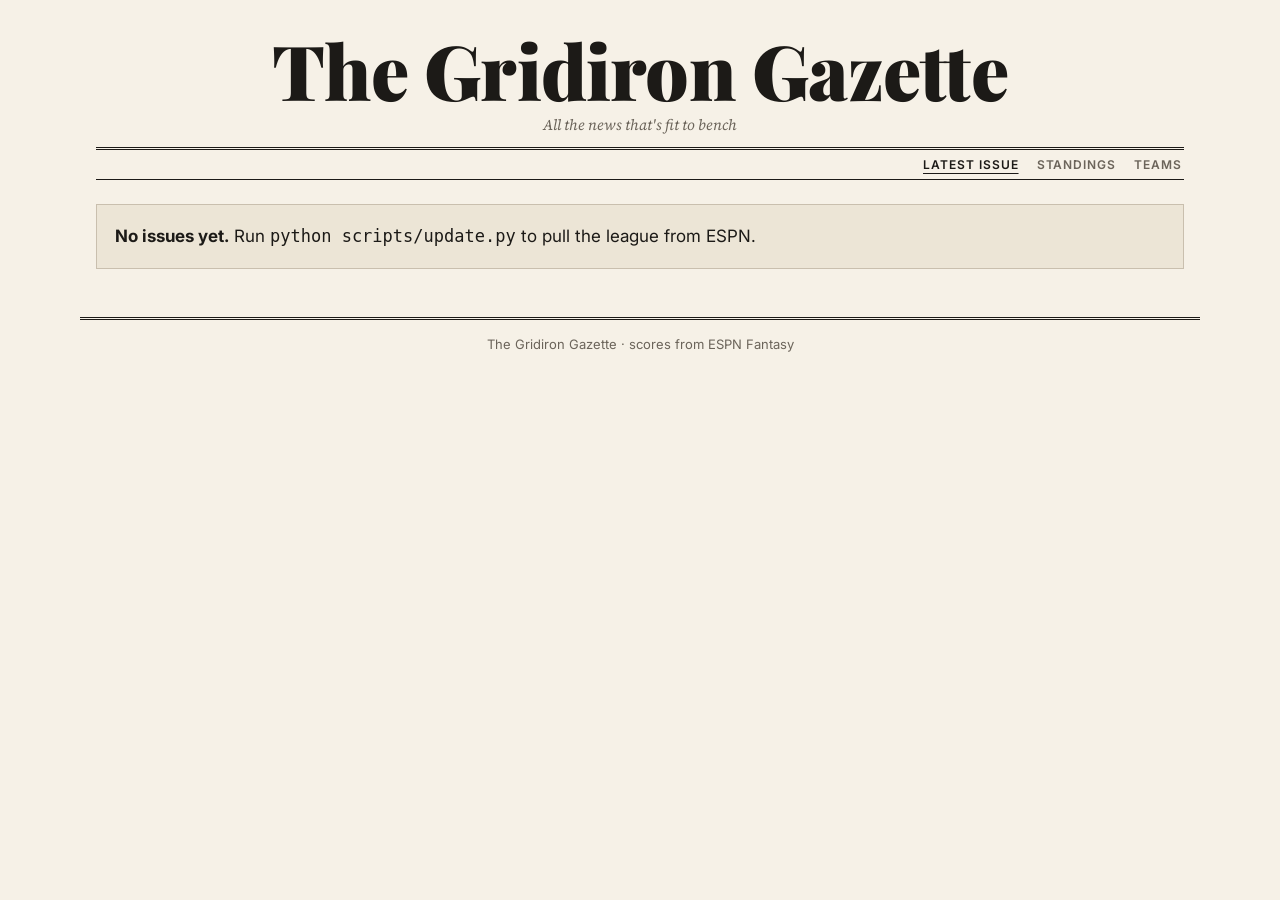
==== site/index.html @ 14e4a897 "The Gridiron Gazette: weekly newspaper for the family ESPN league - scripts/update.py pulls the leag" ====
<!doctype html>
<html lang="en">
<head>
  <meta charset="utf-8">
  <meta name="viewport" content="width=device-width, initial-scale=1">
  <title>The Gridiron Gazette</title>
  <link rel="icon" href="data:image/svg+xml,%3Csvg xmlns=%22http://www.w3.org/2000/svg%22 viewBox=%220 0 32 32%22%3E%3Crect width=%2232%22 height=%2232%22 rx=%224%22 fill=%22%238e1c1c%22/%3E%3Ctext x=%2216%22 y=%2224%22 font-family=%22Georgia%22 font-weight=%22900%22 font-size=%2222%22 text-anchor=%22middle%22 fill=%22%23f6f1e7%22%3EG%3C/text%3E%3C/svg%3E">
  <link rel="preconnect" href="https://fonts.googleapis.com">
  <link rel="preconnect" href="https://fonts.gstatic.com" crossorigin>
  <link rel="stylesheet" href="https://fonts.googleapis.com/css2?family=Inter:wght@400;600;700;800&family=Playfair+Display:ital,wght@0,700;0,800;0,900;1,700&family=Source+Serif+4:ital,wght@0,400;0,600;1,400&display=swap">
  <link rel="stylesheet" href="assets/gazette.css">
</head>
<body>
  <main><p class="muted ui">Loading…</p></main>
  <script src="assets/gazette.js"></script>
  <script>
    // One week's issue. ?week=N picks a week; otherwise the latest.
    GZ.start(league => {
      const w = Number(new URLSearchParams(location.search).get("week"));
      const week = league.weeks.includes(w) ? w : league.weeks[league.weeks.length - 1];
      return week ? `Week ${week} Edition` : "Preseason";
    }, async (main, league, team) => {
      const weeks = league.weeks;
      if (!weeks.length) {
        main.innerHTML = `<div class="notice">The first issue comes out after Week 1 wraps up. Check back Tuesday.</div>`;
        return;
      }
      const w = Number(new URLSearchParams(location.search).get("week"));
      const week = weeks.includes(w) ? w : weeks[weeks.length - 1];
      const issue = await GZ.load(`weeks/${week}.json`);
      document.title = `Week ${week} · The Gridiron Gazette`;
      const i = weeks.indexOf(week);
      const lead = issue.games[issue.lead];
      const others = issue.games.filter((_, idx) => idx !== issue.lead);
      const mine = league.my_team;

      const boxScore = g => `
        <details class="box"><summary>Box score</summary>
          <div class="box-grid">${g.sides.map(s => `
            <table>
              <thead><tr><th colspan="2">${esc(team[s.team]?.name)}</th><th class="n">Proj</th><th class="n">Pts</th></tr></thead>
              <tbody>
                ${s.players.map(p => `<tr class="${p.starter ? "" : "bench"}">
                  <td class="slot">${esc(p.slot)}</td>
                  <td>${esc(p.name)} <span class="muted small">${esc(p.pos)}${p.nfl ? ` · ${esc(p.nfl)}` : ""}</span></td>
                  <td class="n muted">${p.proj == null ? "" : p.proj.toFixed(1)}</td>
                  <td class="n ${p.proj != null && p.starter ? (p.pts >= p.proj ? "beat" : "miss") : ""}">${p.pts.toFixed(1)}</td></tr>`).join("")}
                <tr class="total"><td></td><td>Total <span class="muted small">(best possible ${f2(s.optimal)})</span></td><td></td><td class="n">${f2(s.pts)}</td></tr>
              </tbody>
            </table>`).join("")}
          </div>
        </details>`;

      const scoreLine = g => `<p class="score-line"><span class="w">${esc(team[g.winner]?.name)} ${f2(g.w_pts)}</span>
        <span class="muted">–</span> <span class="l">${esc(team[g.loser]?.name)} ${f2(g.l_pts)}</span></p>`;

      main.innerHTML = `
        <div class="issue-nav">
          <a href="index.html?week=${weeks[i - 1]}" aria-disabled="${i === 0}">← Week ${weeks[i - 1] ?? ""}</a>
          <select aria-label="Choose a week">${weeks.map(x => `<option value="${x}" ${x === week ? "selected" : ""}>Week ${x}</option>`).join("")}</select>
          <a href="index.html?week=${weeks[i + 1]}" aria-disabled="${i === weeks.length - 1}">Week ${weeks[i + 1] ?? ""} →</a>
        </div>

        <div class="front">
          <div class="col">
            <article class="lead">
              <span class="kicker">${lead.margin < 5 ? "Game of the Week · Thriller" : "Game of the Week"}${lead.playoff ? " · Playoffs" : ""}</span>
              <h2>${esc(issue.headline)}</h2>
              ${scoreLine(lead)}
              <p class="story">${esc(lead.story)}</p>
              ${lead.note ? `<p class="note">${esc(lead.note)}</p>` : ""}
              ${boxScore(lead)}
            </article>

            ${issue.column ? `<section class="column"><h3>From the Commissioner</h3><p class="story">${esc(issue.column)}</p></section>` : ""}

            <h2 class="section-title">Weekly Awards</h2>
            <div class="awards">${issue.awards.map(a => `
              <div class="award">
                <div class="t">${esc(a.title)}</div>
                <div class="v">${esc(a.value)}</div>
                <div class="who">${teamLink(team, a.team)}</div>
                <div class="d">${esc(a.detail)}</div>
              </div>`).join("")}
            </div>

            <h2 class="section-title">Around the League</h2>
            <div class="stories">${others.map(g => `
              <article>
                <span class="kicker">${g.margin < 5 ? "Nail-biter" : g.margin >= 30 ? "Blowout" : "Final"}</span>
                <h3>${esc(g.headline)}</h3>
                ${scoreLine(g)}
                <p class="story">${esc(g.story)}</p>
                ${g.note ? `<p class="note">${esc(g.note)}</p>` : ""}
                ${boxScore(g)}
              </article>`).join("")}
            </div>
          </div>

          <aside class="col">
            <h2 class="section-title">Scoreboard</h2>
            <div class="scoreboard">${issue.games.map(g => `
              <div class="sb-game">
                <div class="sb-row won"><a href="team.html?id=${g.winner}">${esc(team[g.winner]?.name)}</a><span>${f2(g.w_pts)}</span></div>
                <div class="sb-row"><a href="team.html?id=${g.loser}">${esc(team[g.loser]?.name)}</a><span>${f2(g.l_pts)}</span></div>
              </div>`).join("")}
            </div>
            <p class="muted small ui">League average ${f2(issue.average)} · median ${f2(issue.median)}</p>

            <h2 class="section-title">Power Rankings</h2>
            <ol class="power">${issue.power.map(r => `
              <li class="${r.team === mine ? "me" : ""}">
                <span class="rk">${r.power_rank}</span>
                <span><a href="team.html?id=${r.team}">${esc(team[r.team]?.name)}</a><br><span class="rec">${record(r)} · all-play ${r.all_w}-${r.all_l}</span></span>
                ${moveTag(r.move)}
              </li>`).join("")}
            </ol>
            <p class="muted small ui">Power = all-play record (55%), actual record (30%) and last-3-week scoring (15%).</p>
          </aside>
        </div>`;

      main.querySelector(".issue-nav select").onchange = e => { location.href = `index.html?week=${e.target.value}`; };
    });
  </script>
</body>
</html>
---- site/assets/gazette.css ----
:root {
  --paper: #f6f1e7;
  --paper-2: #ece5d6;
  --ink: #1c1a17;
  --muted: #6b645a;
  --rule: #c9bfae;
  --accent: #8e1c1c;
  --win: #1f6b3a;
  --loss: #9b2c2c;
  --head: "Playfair Display", Georgia, "Times New Roman", serif;
  --body: "Source Serif 4", Georgia, serif;
  --ui: "Inter", system-ui, -apple-system, "Segoe UI", sans-serif;
}
@media (prefers-color-scheme: dark) {
  :root {
    --paper: #16140f;
    --paper-2: #221f18;
    --ink: #ece5d6;
    --muted: #a49b8b;
    --rule: #3d372c;
    --accent: #e0726b;
    --win: #6fcf8f;
    --loss: #f08a84;
  }
}
* { box-sizing: border-box; }
body { margin: 0; background: var(--paper); color: var(--ink); font: 17px/1.6 var(--body); }
a { color: inherit; }
main { max-width: 1120px; margin: 0 auto; padding: 0 16px 48px; }
.ui { font-family: var(--ui); }
.muted { color: var(--muted); }
.small { font-size: 13px; }

/* Masthead */
.masthead { max-width: 1120px; margin: 0 auto; padding: 22px 16px 0; text-align: center; }
.masthead .top-line, .masthead .dateline {
  display: flex; justify-content: space-between; gap: 12px; font: 600 12px var(--ui); letter-spacing: .08em;
  text-transform: uppercase; color: var(--muted);
}
.masthead h1 { font: 900 clamp(38px, 8vw, 76px)/1 var(--head); margin: 10px 0 6px; letter-spacing: -.01em; }
.masthead h1 a { text-decoration: none; }
.masthead .motto { font: italic 15px var(--body); color: var(--muted); margin: 0 0 12px; }
.masthead .dateline { border-top: 3px double var(--ink); border-bottom: 1px solid var(--ink); padding: 7px 2px; align-items: center; }
.masthead nav { display: flex; gap: 18px; }
.masthead nav a { text-decoration: none; }
.masthead nav a[aria-current="page"], .masthead nav a:hover { color: var(--ink); text-decoration: underline; text-underline-offset: 4px; }

/* Issue navigation */
.issue-nav { display: flex; justify-content: center; align-items: center; gap: 12px; margin: 16px 0 6px; font-family: var(--ui); }
.issue-nav a, .issue-nav select {
  font: 600 14px var(--ui); color: var(--ink); background: var(--paper-2); border: 1px solid var(--rule);
  border-radius: 999px; padding: 6px 14px; text-decoration: none;
}
.issue-nav a[aria-disabled="true"] { opacity: .35; pointer-events: none; }

/* Front page grid */
.front { display: grid; grid-template-columns: minmax(0, 2.1fr) minmax(0, 1fr); gap: 28px; margin-top: 18px; }
.front > .col + .col { border-left: 1px solid var(--rule); padding-left: 28px; }
.kicker { font: 800 12px var(--ui); letter-spacing: .12em; text-transform: uppercase; color: var(--accent); }
.lead h2 { font: 900 clamp(30px, 4.6vw, 48px)/1.08 var(--head); margin: 6px 0 10px; }
.score-line { font: 700 18px var(--ui); margin: 0 0 12px; }
.score-line .w { color: var(--win); }
.score-line .l { color: var(--muted); }
.lead p.story::first-letter { float: left; font: 900 64px/0.8 var(--head); padding: 6px 8px 0 0; }
.story { margin: 0 0 12px; }
.note { border-left: 3px solid var(--accent); padding: 4px 0 4px 12px; font-style: italic; margin: 10px 0; }
.column { background: var(--paper-2); border: 1px solid var(--rule); padding: 16px 18px; margin: 20px 0; }
.column h3 { font: 800 20px var(--head); margin: 0 0 6px; }
.section-title {
  font: 800 13px var(--ui); letter-spacing: .14em; text-transform: uppercase; border-top: 3px solid var(--ink);
  border-bottom: 1px solid var(--rule); padding: 6px 0; margin: 28px 0 14px;
}
.col > .section-title:first-child { margin-top: 0; }

/* Box scores */
details.box { margin: 8px 0 16px; font-family: var(--ui); font-size: 14px; }
details.box summary { cursor: pointer; font-weight: 700; color: var(--accent); }
.box-grid { display: grid; grid-template-columns: 1fr 1fr; gap: 16px; margin-top: 10px; }
table { width: 100%; border-collapse: collapse; font: 14px var(--ui); font-variant-numeric: tabular-nums; }
th { text-align: left; font-size: 11px; letter-spacing: .06em; text-transform: uppercase; color: var(--muted); border-bottom: 1px solid var(--ink); padding: 5px 4px; }
td { padding: 5px 4px; border-bottom: 1px solid var(--rule); }
td.n, th.n { text-align: right; }
tr.bench td { color: var(--muted); }
tr.total td { font-weight: 800; border-bottom: 0; }
.slot { font-size: 11px; font-weight: 800; color: var(--muted); width: 44px; }
.beat { color: var(--win); } .miss { color: var(--loss); }

/* Other stories */
.stories { display: grid; grid-template-columns: repeat(2, minmax(0, 1fr)); gap: 0 28px; }
.stories article { border-top: 1px solid var(--rule); padding-top: 12px; }
.stories h3 { font: 800 22px/1.2 var(--head); margin: 4px 0 6px; }
.stories .score-line { font-size: 15px; margin-bottom: 8px; }

/* Scoreboard */
.scoreboard { display: flex; flex-direction: column; gap: 8px; font-family: var(--ui); }
.sb-game { border: 1px solid var(--rule); background: var(--paper-2); padding: 8px 10px; }
.sb-row { display: flex; justify-content: space-between; gap: 8px; font-size: 14px; }
.sb-row.won { font-weight: 800; }
.sb-row a { text-decoration: none; }

/* Awards */
.awards { display: grid; grid-template-columns: repeat(auto-fill, minmax(200px, 1fr)); gap: 12px; }
.award { border: 1px solid var(--rule); padding: 12px 14px; background: var(--paper-2); font-family: var(--ui); }
.award .t { font: 800 12px var(--ui); letter-spacing: .08em; text-transform: uppercase; color: var(--accent); }
.award .v { font: 900 26px var(--head); margin: 2px 0; }
.award .who { font-weight: 700; }
.award .d { font-size: 13px; color: var(--muted); }

/* Rankings */
.power li { display: grid; grid-template-columns: 26px 1fr auto; gap: 8px; align-items: baseline; padding: 6px 0; border-bottom: 1px solid var(--rule); font-family: var(--ui); font-size: 14px; }
.power { list-style: none; margin: 0; padding: 0; }
.power .rk { font: 900 18px var(--head); }
.power .rec { color: var(--muted); font-size: 12px; }
.move.up { color: var(--win); } .move.down { color: var(--loss); } .move { font-size: 12px; font-weight: 700; }
.me { background: color-mix(in srgb, var(--accent) 9%, transparent); }

/* Team page */
.team-head h2 { font: 900 40px var(--head); margin: 8px 0 2px; }
.res-W { color: var(--win); font-weight: 800; } .res-L { color: var(--loss); font-weight: 800; }

.site-footer { text-align: center; font: 13px var(--ui); color: var(--muted); border-top: 3px double var(--ink); max-width: 1120px; margin: 0 auto; padding: 16px; }
.notice { border: 1px solid var(--rule); background: var(--paper-2); padding: 18px; font-family: var(--ui); margin-top: 24px; }

@media (max-width: 820px) {
  .front { grid-template-columns: 1fr; }
  .front > .col + .col { border-left: 0; padding-left: 0; }
  .stories, .box-grid { grid-template-columns: 1fr; }
  .masthead .top-line span:last-child { display: none; }
  .masthead .dateline { flex-direction: column; gap: 6px; }
}
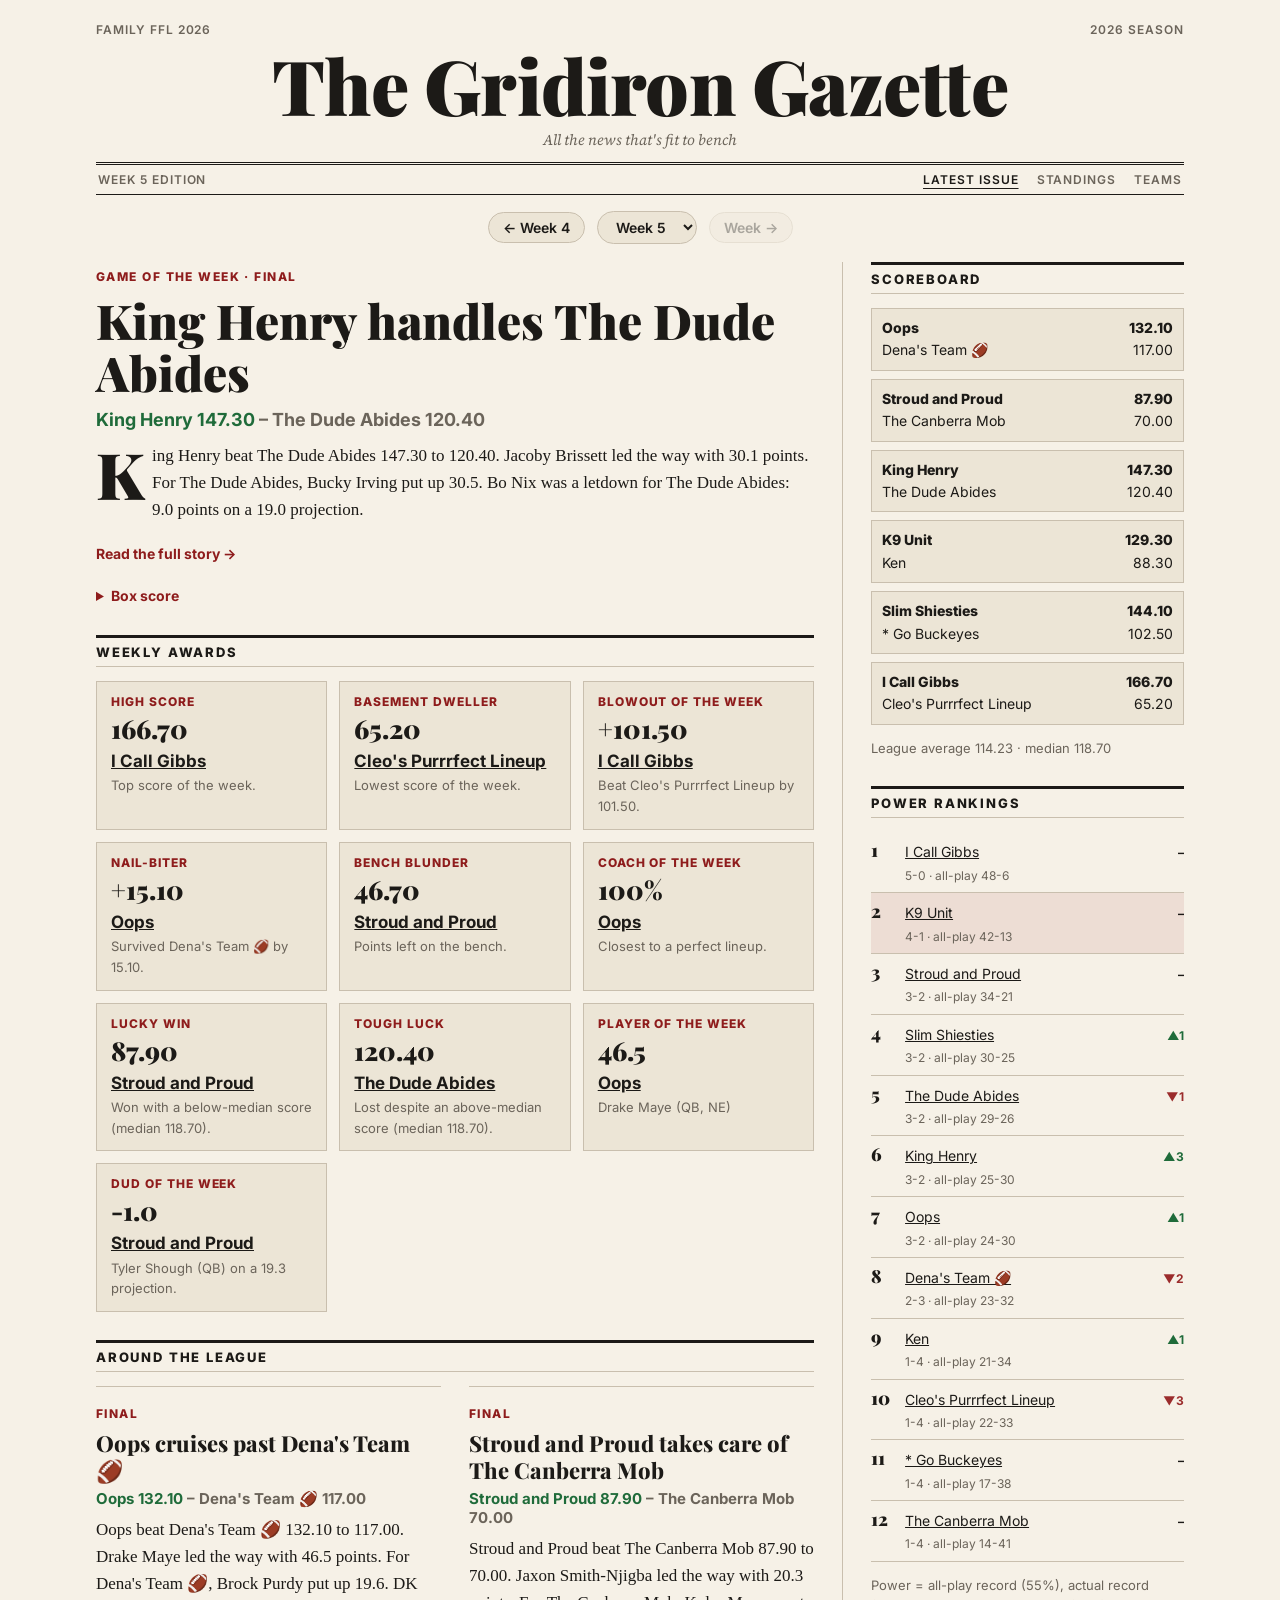
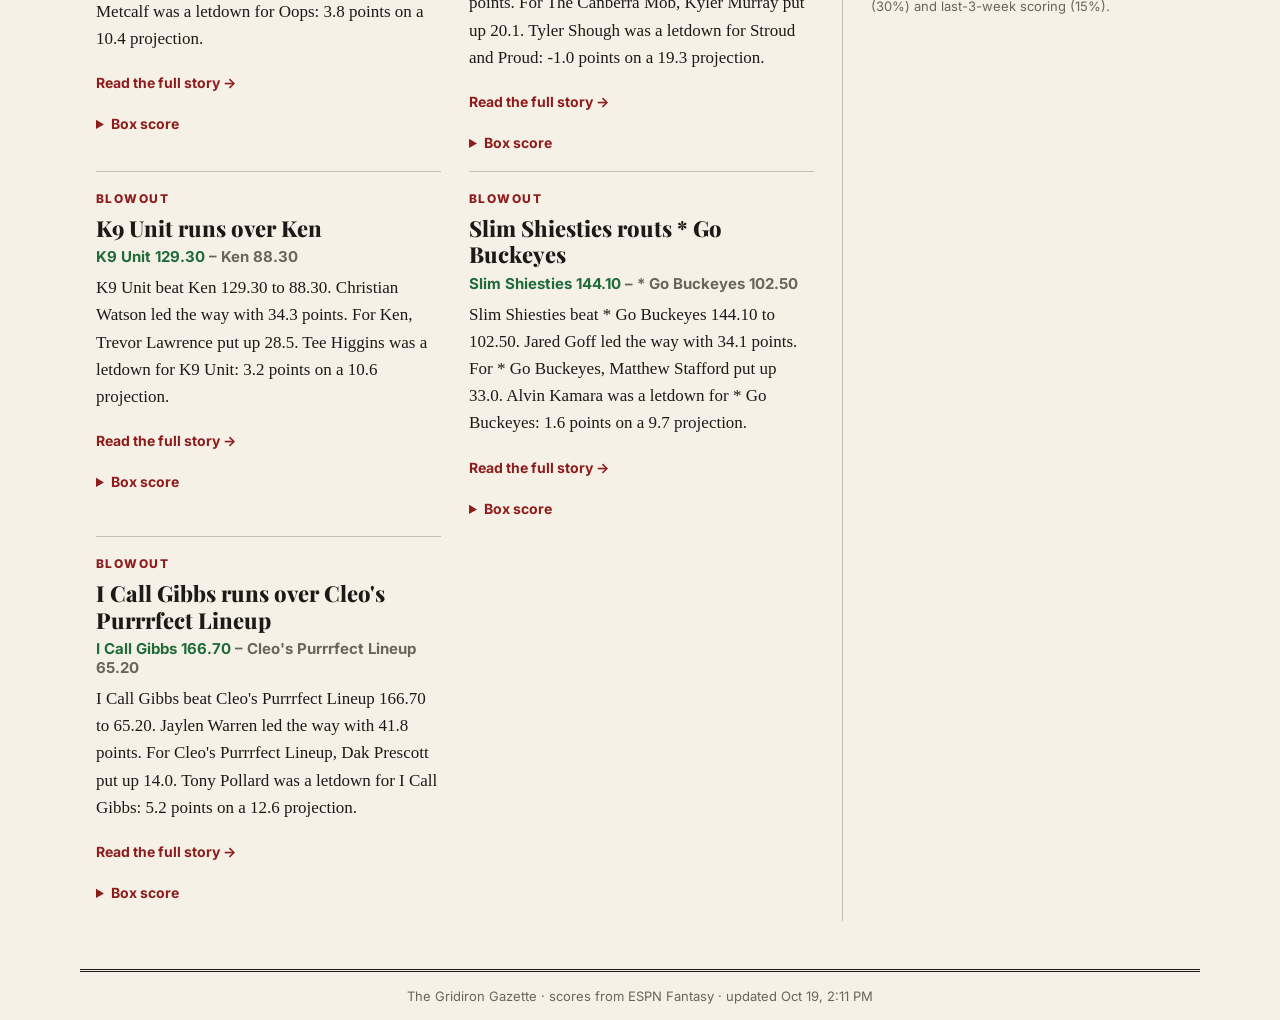
==== commit 6e3523fe: "Live weekly issue, Monday night stories and full matchup articles - update.py builds a live issue fo" ====
--- a/site/index.html
+++ b/site/index.html
@@ -51,30 +51,45 @@
           </div>
         </details>`;
 
-      const scoreLine = g => `<p class="score-line"><span class="w">${esc(team[g.winner]?.name)} ${f2(g.w_pts)}</span>
+      const scoreLine = g => `<p class="score-line">${g.status === "live" ? `<span class="live-dot">LIVE</span> ` : ""}<span class="w">${esc(team[g.winner]?.name)} ${f2(g.w_pts)}</span>
         <span class="muted">–</span> <span class="l">${esc(team[g.loser]?.name)} ${f2(g.l_pts)}</span></p>`;
+      const gameUrl = g => `game.html?week=${week}&game=${issue.games.indexOf(g)}`;
+      const kicker = g => issue.live
+        ? (g.status === "live" ? `Still to play: ${g.remaining} player${g.remaining === 1 ? "" : "s"}` : "Final")
+        : g.late === "comeback" ? `${issue.late_day} Night Comeback` : g.late === "held" ? `Down to ${issue.late_day} Night`
+        : g.margin < 5 ? "Nail-biter" : g.margin >= 30 ? "Blowout" : "Final";
 
       main.innerHTML = `
         <div class="issue-nav">
           <a href="index.html?week=${weeks[i - 1]}" aria-disabled="${i === 0}">← Week ${weeks[i - 1] ?? ""}</a>
-          <select aria-label="Choose a week">${weeks.map(x => `<option value="${x}" ${x === week ? "selected" : ""}>Week ${x}</option>`).join("")}</select>
+          <select aria-label="Choose a week">${weeks.map(x => `<option value="${x}" ${x === week ? "selected" : ""}>Week ${x}${x === league.live_week ? " (live)" : ""}</option>`).join("")}</select>
           <a href="index.html?week=${weeks[i + 1]}" aria-disabled="${i === weeks.length - 1}">Week ${weeks[i + 1] ?? ""} →</a>
         </div>
 
         <div class="front">
           <div class="col">
             <article class="lead">
-              <span class="kicker">${lead.margin < 5 ? "Game of the Week · Thriller" : "Game of the Week"}${lead.playoff ? " · Playoffs" : ""}</span>
-              <h2>${esc(issue.headline)}</h2>
+              <span class="kicker">${issue.live ? `Live · ${esc(issue.late_day)} Night Watch` : "Game of the Week"} · ${kicker(lead)}${lead.playoff ? " · Playoffs" : ""}</span>
+              <h2><a class="hl" href="${gameUrl(lead)}">${esc(issue.headline)}</a></h2>
               ${scoreLine(lead)}
               <p class="story">${esc(lead.story)}</p>
+              <p><a class="read-more" href="${gameUrl(lead)}">Read the full ${lead.status === "live" ? "preview" : "story"} →</a></p>
               ${lead.note ? `<p class="note">${esc(lead.note)}</p>` : ""}
               ${boxScore(lead)}
             </article>
 
             ${issue.column ? `<section class="column"><h3>From the Commissioner</h3><p class="story">${esc(issue.column)}</p></section>` : ""}
 
-            <h2 class="section-title">Weekly Awards</h2>
+            ${issue.live ? `
+            <h2 class="section-title">${esc(issue.late_day)} Night Watch</h2>
+            <p class="ui muted small">Week ${week} isn't over. Players still to play, by projection. Final scores and awards come out after the last game.</p>
+            <table class="watch">
+              <thead><tr><th>Player</th><th>Fantasy team</th><th class="n">Proj</th></tr></thead>
+              <tbody>${issue.watch.map(p => `<tr><td>${esc(p.name)} <span class="muted small">${esc(p.pos)} · ${esc(p.nfl)}</span></td>
+                <td>${teamLink(team, p.team)}</td><td class="n">${p.proj == null ? "—" : p.proj.toFixed(1)}</td></tr>`).join("") || `<tr><td colspan="3" class="muted">Everyone has played.</td></tr>`}</tbody>
+            </table>` : ""}
+
+            ${issue.awards.length ? `<h2 class="section-title">Weekly Awards</h2>` : ""}
             <div class="awards">${issue.awards.map(a => `
               <div class="award">
                 <div class="t">${esc(a.title)}</div>
@@ -87,10 +102,11 @@
             <h2 class="section-title">Around the League</h2>
             <div class="stories">${others.map(g => `
               <article>
-                <span class="kicker">${g.margin < 5 ? "Nail-biter" : g.margin >= 30 ? "Blowout" : "Final"}</span>
-                <h3>${esc(g.headline)}</h3>
+                <span class="kicker">${kicker(g)}</span>
+                <h3><a class="hl" href="${gameUrl(g)}">${esc(g.headline)}</a></h3>
                 ${scoreLine(g)}
                 <p class="story">${esc(g.story)}</p>
+                <p><a class="read-more" href="${gameUrl(g)}">Read the full ${g.status === "live" ? "preview" : "story"} →</a></p>
                 ${g.note ? `<p class="note">${esc(g.note)}</p>` : ""}
                 ${boxScore(g)}
               </article>`).join("")}
@@ -100,7 +116,7 @@
           <aside class="col">
             <h2 class="section-title">Scoreboard</h2>
             <div class="scoreboard">${issue.games.map(g => `
-              <div class="sb-game">
+              <div class="sb-game ${g.status === "live" ? "is-live" : ""}">
                 <div class="sb-row won"><a href="team.html?id=${g.winner}">${esc(team[g.winner]?.name)}</a><span>${f2(g.w_pts)}</span></div>
                 <div class="sb-row"><a href="team.html?id=${g.loser}">${esc(team[g.loser]?.name)}</a><span>${f2(g.l_pts)}</span></div>
               </div>`).join("")}
--- a/site/assets/gazette.css
+++ b/site/assets/gazette.css
@@ -128,3 +128,20 @@
   .masthead .top-line span:last-child { display: none; }
   .masthead .dateline { flex-direction: column; gap: 6px; }
 }
+/* Clickable headlines and live games */
+a.hl { text-decoration: none; }
+a.hl:hover { text-decoration: underline; text-decoration-thickness: 2px; text-underline-offset: 5px; }
+.read-more { font: 700 14px var(--ui); color: var(--accent); text-decoration: none; }
+.read-more:hover { text-decoration: underline; }
+.live-dot { display: inline-block; font: 800 11px var(--ui); letter-spacing: .08em; color: #fff; background: #c0392b; padding: 2px 7px; border-radius: 3px; vertical-align: 2px; }
+.sb-game.is-live { border-left: 3px solid #c0392b; }
+table.watch { margin-bottom: 8px; }
+/* Full story page */
+.article { max-width: 760px; margin: 0 auto; }
+.article h2 { font: 900 clamp(32px, 5vw, 52px)/1.08 var(--head); margin: 8px 0 12px; }
+.article .body p { font-size: 19px; margin: 0 0 16px; }
+.article .body p:first-child::first-letter { float: left; font: 900 70px/0.8 var(--head); padding: 6px 8px 0 0; }
+.article .byline { font: 600 13px var(--ui); color: var(--muted); border-top: 1px solid var(--rule); border-bottom: 1px solid var(--rule); padding: 8px 0; margin-bottom: 18px; }
+.back-link { display: inline-block; font: 600 14px var(--ui); color: var(--muted); text-decoration: none; margin: 16px 0 4px; }
+.back-link:hover { color: var(--ink); }
+.article h2.section-title { font: 800 13px/1.6 var(--ui); margin: 28px 0 14px; }
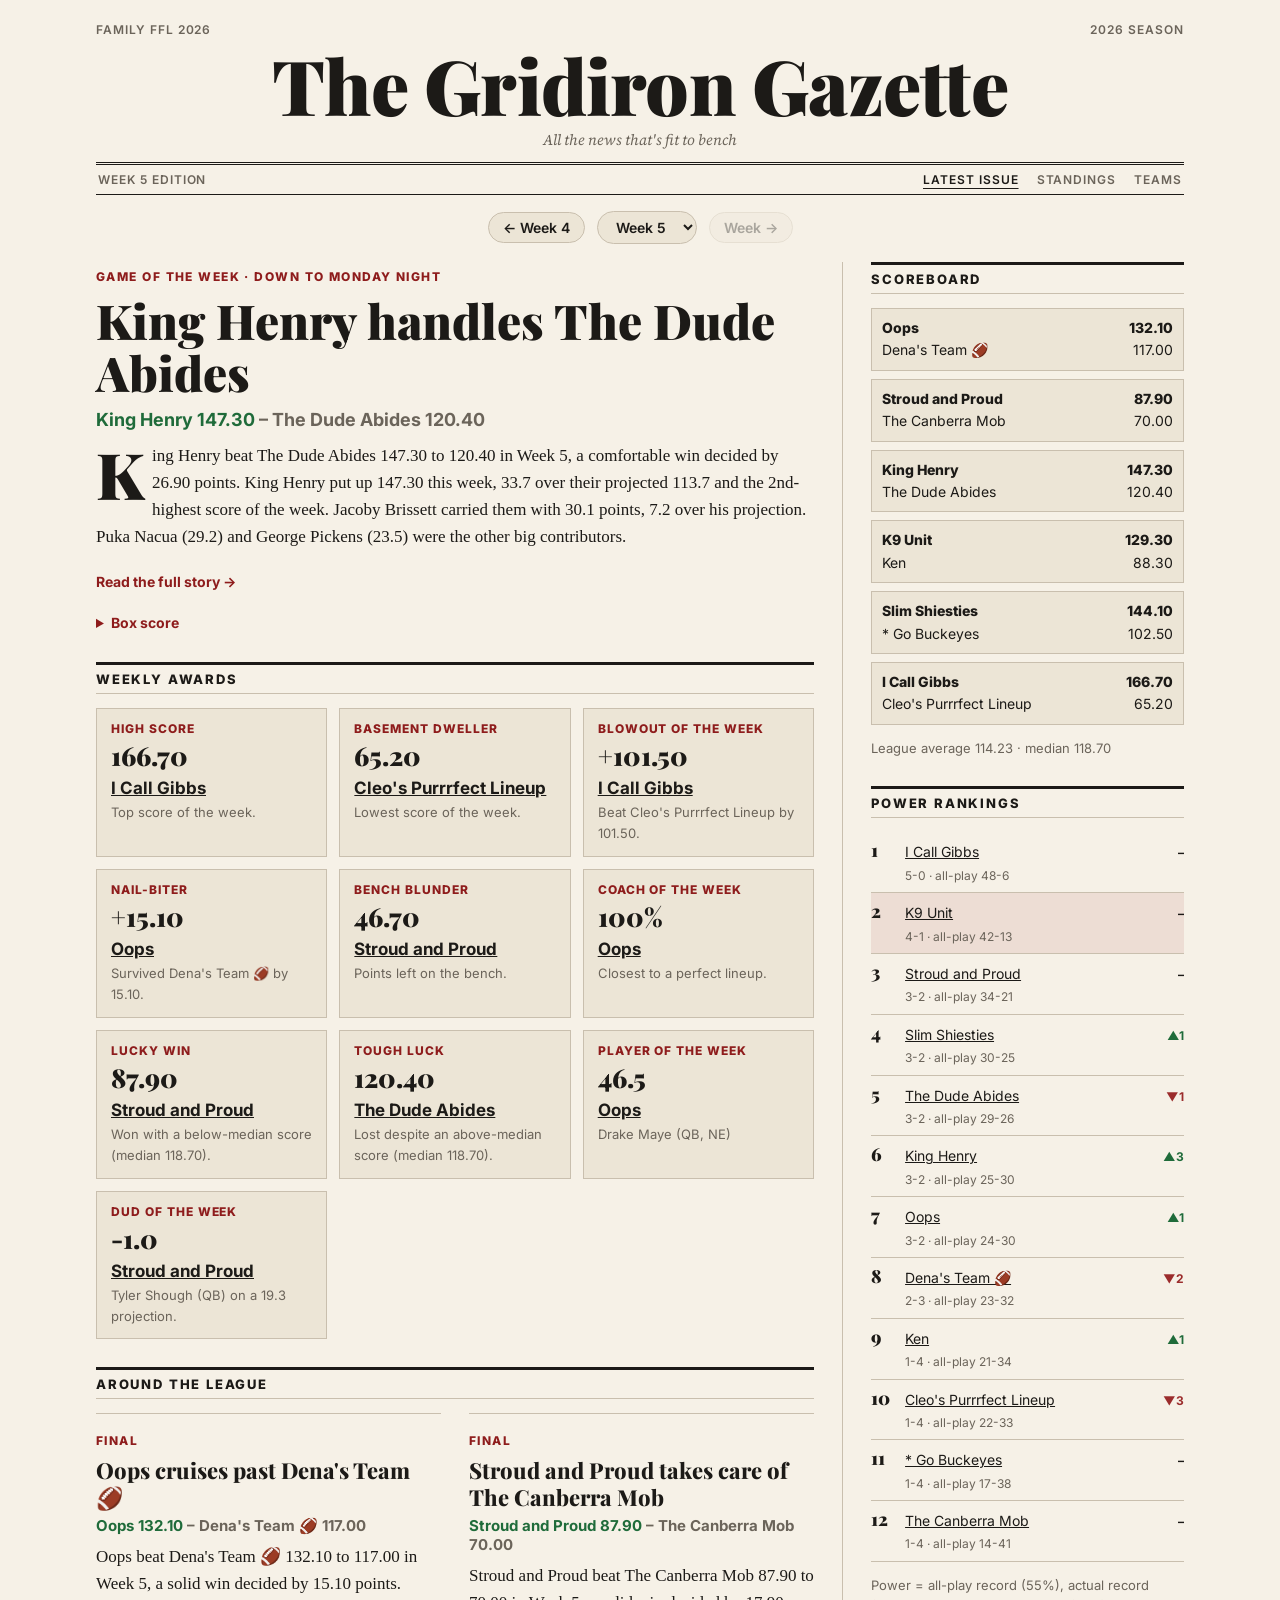
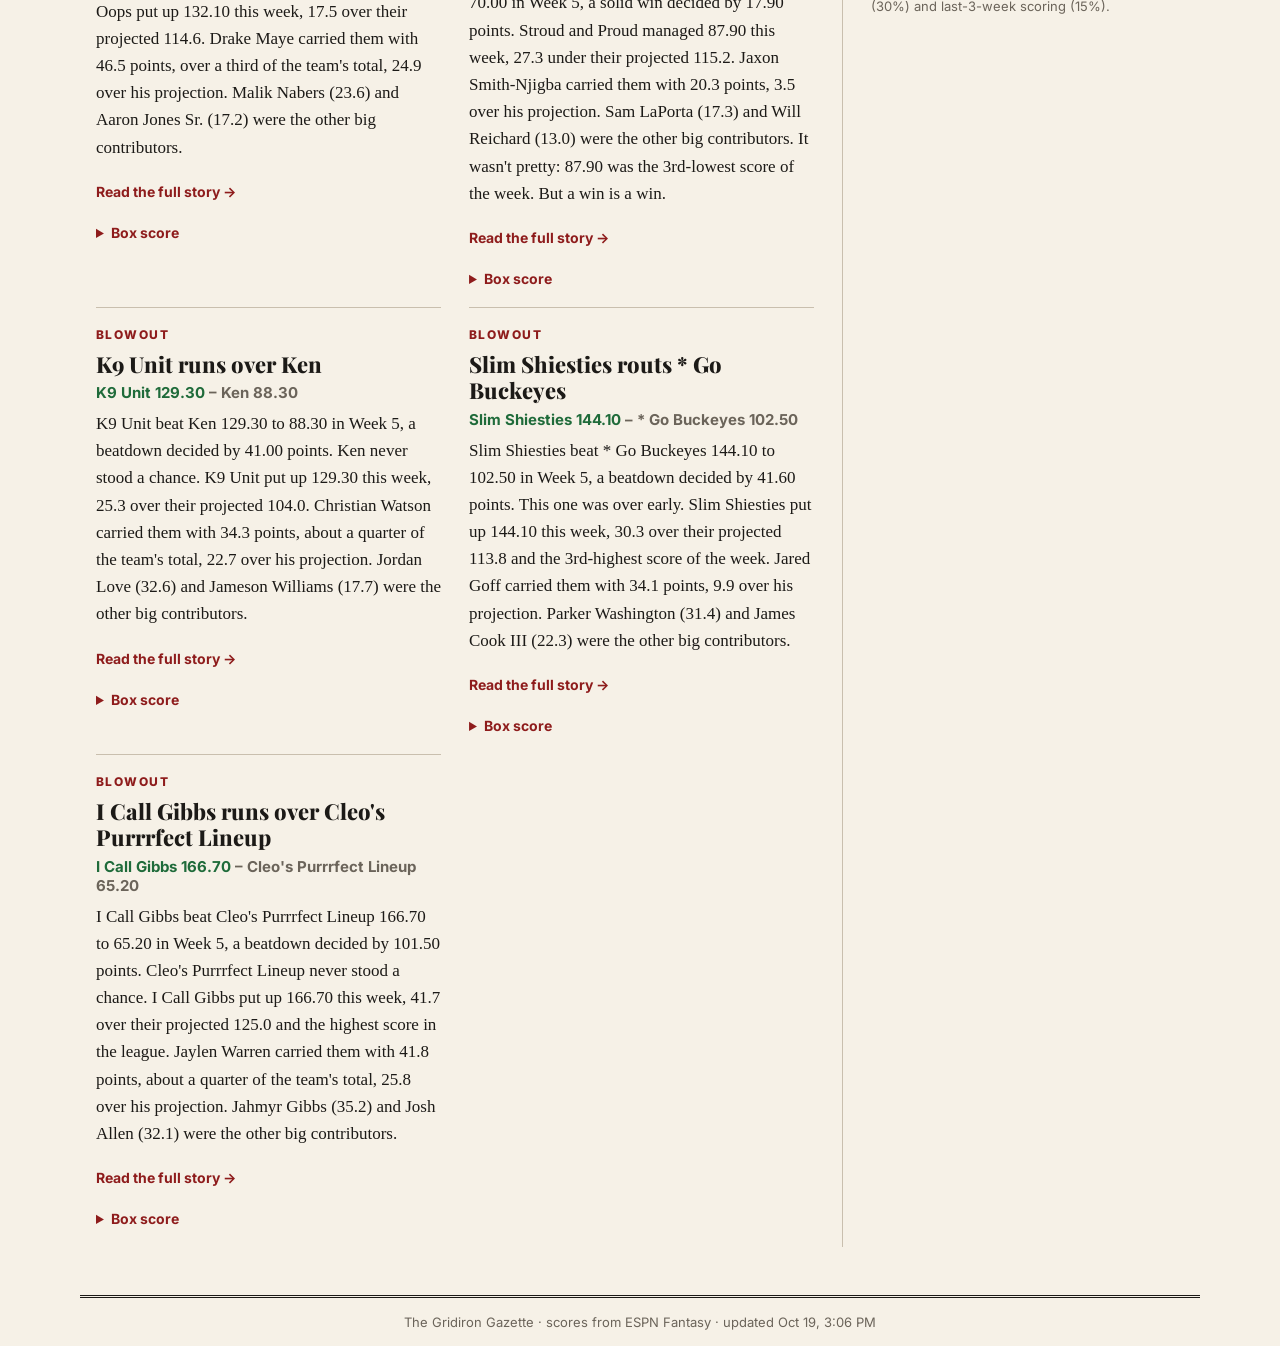
==== commit 3aceccea: "Team pages: roster view - update.py stores each team's latest lineup plus season stats per player on" ====
--- a/site/index.html
+++ b/site/index.html
@@ -38,7 +38,7 @@
         <details class="box"><summary>Box score</summary>
           <div class="box-grid">${g.sides.map(s => `
             <table>
-              <thead><tr><th colspan="2">${esc(team[s.team]?.name)}</th><th class="n">Proj</th><th class="n">Pts</th></tr></thead>
+              <thead><tr><th colspan="2"><a class="team-a" href="team.html?id=${s.team}">${esc(team[s.team]?.name)}</a></th><th class="n">Proj</th><th class="n">Pts</th></tr></thead>
               <tbody>
                 ${s.players.map(p => `<tr class="${p.starter ? "" : "bench"}">
                   <td class="slot">${esc(p.slot)}</td>
@@ -51,8 +51,8 @@
           </div>
         </details>`;
 
-      const scoreLine = g => `<p class="score-line">${g.status === "live" ? `<span class="live-dot">LIVE</span> ` : ""}<span class="w">${esc(team[g.winner]?.name)} ${f2(g.w_pts)}</span>
-        <span class="muted">–</span> <span class="l">${esc(team[g.loser]?.name)} ${f2(g.l_pts)}</span></p>`;
+      const scoreLine = g => `<p class="score-line">${g.status === "live" ? `<span class="live-dot">LIVE</span> ` : ""}<span class="w"><a class="team-a" href="team.html?id=${g.winner}">${esc(team[g.winner]?.name)}</a> ${f2(g.w_pts)}</span>
+        <span class="muted">–</span> <span class="l"><a class="team-a" href="team.html?id=${g.loser}">${esc(team[g.loser]?.name)}</a> ${f2(g.l_pts)}</span></p>`;
       const gameUrl = g => `game.html?week=${week}&game=${issue.games.indexOf(g)}`;
       const kicker = g => issue.live
         ? (g.status === "live" ? `Still to play: ${g.remaining} player${g.remaining === 1 ? "" : "s"}` : "Final")
--- a/site/assets/gazette.css
+++ b/site/assets/gazette.css
@@ -145,3 +145,9 @@
 .back-link { display: inline-block; font: 600 14px var(--ui); color: var(--muted); text-decoration: none; margin: 16px 0 4px; }
 .back-link:hover { color: var(--ink); }
 .article h2.section-title { font: 800 13px/1.6 var(--ui); margin: 28px 0 14px; }
+/* Team links and rosters */
+a.team-a { color: inherit; text-decoration: none; }
+a.team-a:hover { text-decoration: underline; }
+table.roster tr.first-bench td { border-top: 2px solid var(--ink); }
+.bye-tag { display: inline-block; margin-left: 6px; font: 800 10px var(--ui); letter-spacing: .06em; color: var(--accent); border: 1px solid var(--accent); padding: 0 5px; border-radius: 3px; vertical-align: 1px; }
+@media (max-width: 820px) { .hide-sm { display: none; } }
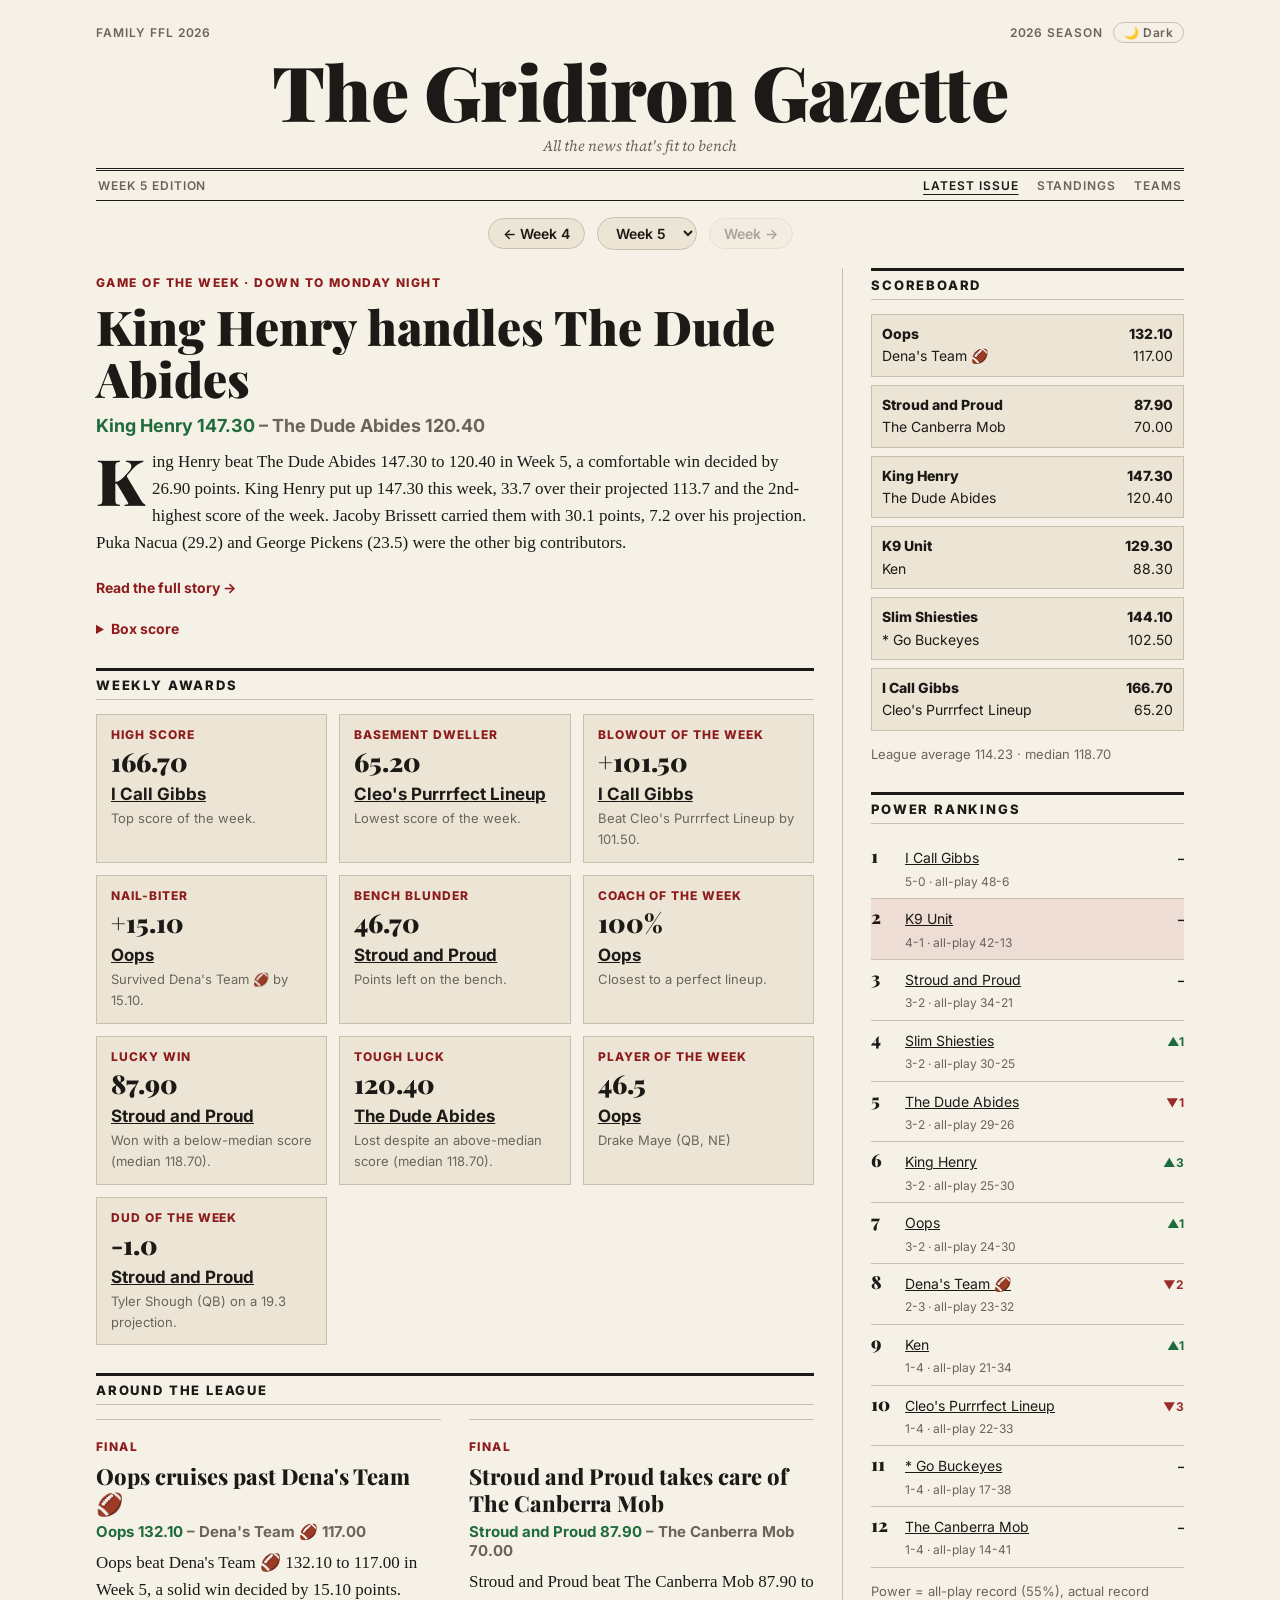
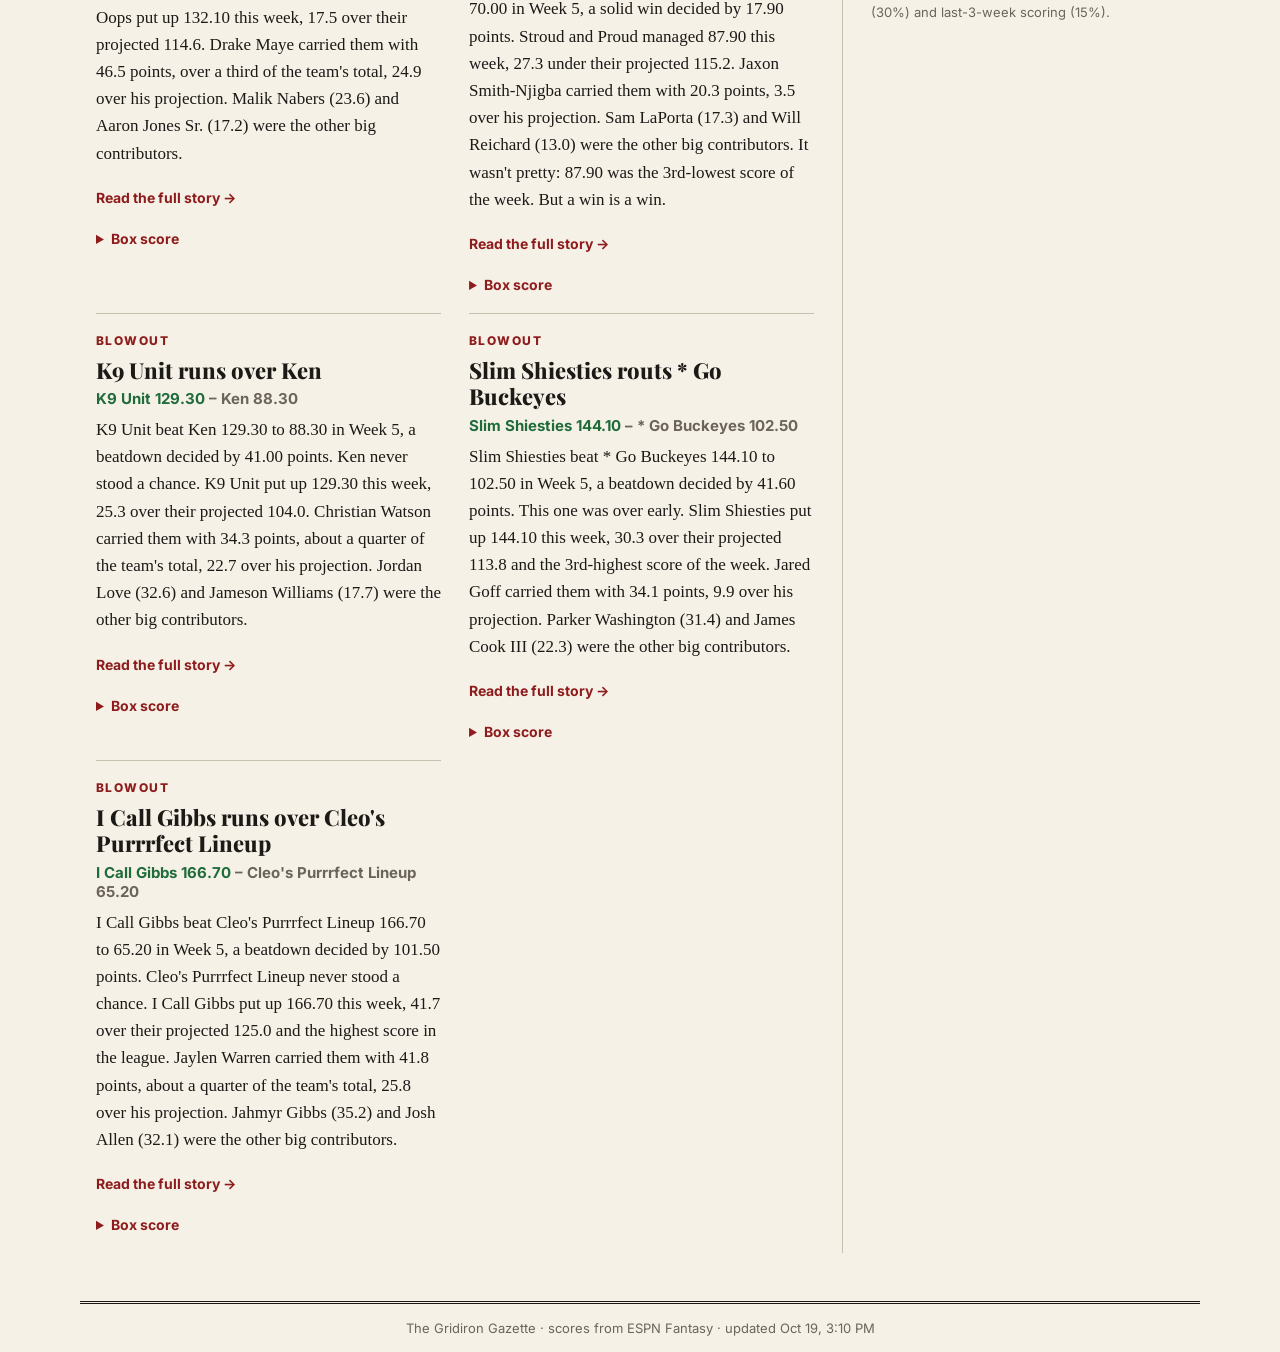
==== commit db1a24d5: "Light/dark toggle in the masthead Follows the device setting until someone taps it, then remembers t" ====
--- a/site/index.html
+++ b/site/index.html
@@ -8,6 +8,7 @@
   <link rel="preconnect" href="https://fonts.googleapis.com">
   <link rel="preconnect" href="https://fonts.gstatic.com" crossorigin>
   <link rel="stylesheet" href="https://fonts.googleapis.com/css2?family=Inter:wght@400;600;700;800&family=Playfair+Display:ital,wght@0,700;0,800;0,900;1,700&family=Source+Serif+4:ital,wght@0,400;0,600;1,400&display=swap">
+  <script>try { const t = localStorage.getItem("gz-theme"); if (t) document.documentElement.dataset.theme = t; } catch (e) {}</script>
   <link rel="stylesheet" href="assets/gazette.css">
 </head>
 <body>
--- a/site/assets/gazette.css
+++ b/site/assets/gazette.css
@@ -11,8 +11,9 @@
   --body: "Source Serif 4", Georgia, serif;
   --ui: "Inter", system-ui, -apple-system, "Segoe UI", sans-serif;
 }
+/* Dark: follows the device unless someone picked a theme with the header toggle. */
 @media (prefers-color-scheme: dark) {
-  :root {
+  :root:not([data-theme="light"]) {
     --paper: #16140f;
     --paper-2: #221f18;
     --ink: #ece5d6;
@@ -22,6 +23,16 @@
     --win: #6fcf8f;
     --loss: #f08a84;
   }
+}
+:root[data-theme="dark"] {
+  --paper: #16140f;
+  --paper-2: #221f18;
+  --ink: #ece5d6;
+  --muted: #a49b8b;
+  --rule: #3d372c;
+  --accent: #e0726b;
+  --win: #6fcf8f;
+  --loss: #f08a84;
 }
 * { box-sizing: border-box; }
 body { margin: 0; background: var(--paper); color: var(--ink); font: 17px/1.6 var(--body); }
@@ -151,3 +162,12 @@
 table.roster tr.first-bench td { border-top: 2px solid var(--ink); }
 .bye-tag { display: inline-block; margin-left: 6px; font: 800 10px var(--ui); letter-spacing: .06em; color: var(--accent); border: 1px solid var(--accent); padding: 0 5px; border-radius: 3px; vertical-align: 1px; }
 @media (max-width: 820px) { .hide-sm { display: none; } }
+
+/* Theme toggle */
+.theme-toggle {
+  font: 600 12px var(--ui); letter-spacing: .04em; color: var(--muted); background: none; border: 1px solid var(--rule);
+  border-radius: 999px; padding: 2px 10px; cursor: pointer; text-transform: none;
+}
+.theme-toggle:hover { color: var(--ink); border-color: var(--ink); }
+.masthead .top-line { align-items: center; }
+.masthead .top-right { display: flex; align-items: center; gap: 10px; }
